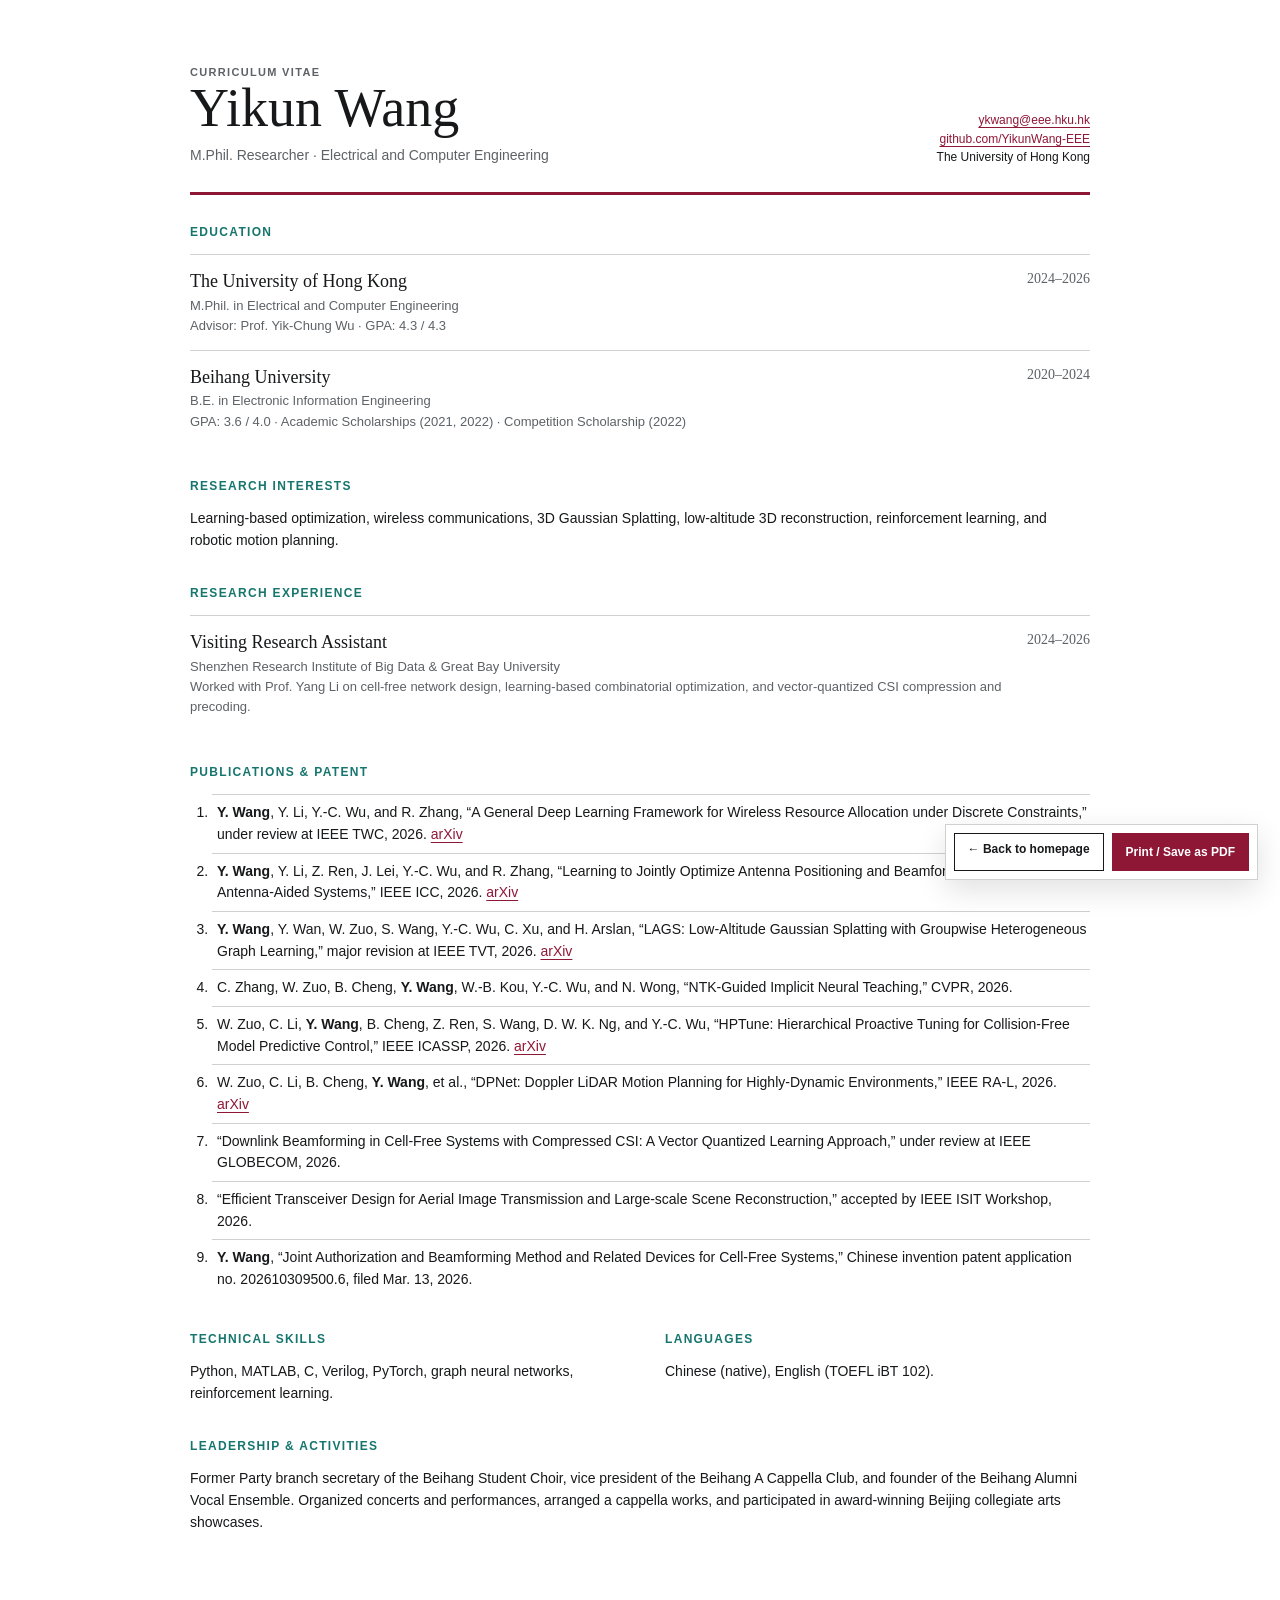
==== cv.html @ f6bcbd68 "Build academic homepage" ====
<!doctype html>
<html lang="en">
<head>
  <meta charset="utf-8">
  <meta name="viewport" content="width=device-width, initial-scale=1">
  <meta name="description" content="Curriculum vitae of Yikun Wang, M.Phil. researcher at The University of Hong Kong.">
  <title>Yikun Wang | Curriculum Vitae</title>
  <link rel="stylesheet" href="cv.css">
</head>
<body>
  <header class="cv-header">
    <div>
      <p class="kicker">Curriculum Vitae</p>
      <h1>Yikun Wang</h1>
      <p>M.Phil. Researcher · Electrical and Computer Engineering</p>
    </div>
    <address>
      <a href="mailto:ykwang@eee.hku.hk">ykwang@eee.hku.hk</a><br>
      <a href="https://github.com/YikunWang-EEE">github.com/YikunWang-EEE</a><br>
      The University of Hong Kong
    </address>
  </header>

  <main>
    <section>
      <h2>Education</h2>
      <article class="entry"><div><h3>The University of Hong Kong</h3><p>M.Phil. in Electrical and Computer Engineering</p><p>Advisor: Prof. Yik-Chung Wu · GPA: 4.3 / 4.3</p></div><time>2024–2026</time></article>
      <article class="entry"><div><h3>Beihang University</h3><p>B.E. in Electronic Information Engineering</p><p>GPA: 3.6 / 4.0 · Academic Scholarships (2021, 2022) · Competition Scholarship (2022)</p></div><time>2020–2024</time></article>
    </section>

    <section>
      <h2>Research Interests</h2>
      <p>Learning-based optimization, wireless communications, 3D Gaussian Splatting, low-altitude 3D reconstruction, reinforcement learning, and robotic motion planning.</p>
    </section>

    <section>
      <h2>Research Experience</h2>
      <article class="entry"><div><h3>Visiting Research Assistant</h3><p>Shenzhen Research Institute of Big Data &amp; Great Bay University</p><p>Worked with Prof. Yang Li on cell-free network design, learning-based combinatorial optimization, and vector-quantized CSI compression and precoding.</p></div><time>2024–2026</time></article>
    </section>

    <section>
      <h2>Publications &amp; Patent</h2>
      <ol class="papers">
        <li><strong>Y. Wang</strong>, Y. Li, Y.-C. Wu, and R. Zhang, “A General Deep Learning Framework for Wireless Resource Allocation under Discrete Constraints,” under review at IEEE TWC, 2026. <a href="https://arxiv.org/abs/2603.19322">arXiv</a></li>
        <li><strong>Y. Wang</strong>, Y. Li, Z. Ren, J. Lei, Y.-C. Wu, and R. Zhang, “Learning to Jointly Optimize Antenna Positioning and Beamforming for Movable Antenna-Aided Systems,” IEEE ICC, 2026. <a href="https://arxiv.org/abs/2603.16449">arXiv</a></li>
        <li><strong>Y. Wang</strong>, Y. Wan, W. Zuo, S. Wang, Y.-C. Wu, C. Xu, and H. Arslan, “LAGS: Low-Altitude Gaussian Splatting with Groupwise Heterogeneous Graph Learning,” major revision at IEEE TVT, 2026. <a href="https://arxiv.org/abs/2604.16910">arXiv</a></li>
        <li>C. Zhang, W. Zuo, B. Cheng, <strong>Y. Wang</strong>, W.-B. Kou, Y.-C. Wu, and N. Wong, “NTK-Guided Implicit Neural Teaching,” CVPR, 2026.</li>
        <li>W. Zuo, C. Li, <strong>Y. Wang</strong>, B. Cheng, Z. Ren, S. Wang, D. W. K. Ng, and Y.-C. Wu, “HPTune: Hierarchical Proactive Tuning for Collision-Free Model Predictive Control,” IEEE ICASSP, 2026. <a href="https://arxiv.org/abs/2601.21346">arXiv</a></li>
        <li>W. Zuo, C. Li, B. Cheng, <strong>Y. Wang</strong>, et al., “DPNet: Doppler LiDAR Motion Planning for Highly-Dynamic Environments,” IEEE RA-L, 2026. <a href="https://arxiv.org/abs/2512.00375">arXiv</a></li>
        <li>“Downlink Beamforming in Cell-Free Systems with Compressed CSI: A Vector Quantized Learning Approach,” under review at IEEE GLOBECOM, 2026.</li>
        <li>“Efficient Transceiver Design for Aerial Image Transmission and Large-scale Scene Reconstruction,” accepted by IEEE ISIT Workshop, 2026.</li>
        <li><strong>Y. Wang</strong>, “Joint Authorization and Beamforming Method and Related Devices for Cell-Free Systems,” Chinese invention patent application no. 202610309500.6, filed Mar. 13, 2026.</li>
      </ol>
    </section>

    <section class="two-column">
      <div><h2>Technical Skills</h2><p>Python, MATLAB, C, Verilog, PyTorch, graph neural networks, reinforcement learning.</p></div>
      <div><h2>Languages</h2><p>Chinese (native), English (TOEFL iBT 102).</p></div>
    </section>

    <section>
      <h2>Leadership &amp; Activities</h2>
      <p>Former Party branch secretary of the Beihang Student Choir, vice president of the Beihang A Cappella Club, and founder of the Beihang Alumni Vocal Ensemble. Organized concerts and performances, arranged a cappella works, and participated in award-winning Beijing collegiate arts showcases.</p>
    </section>
  </main>

  <div class="screen-actions"><a href="index.html#cv">← Back to homepage</a><button type="button" onclick="window.print()">Print / Save as PDF</button></div>
</body>
</html>
---- cv.css ----
:root { --ink:#17181a; --muted:#5d6266; --line:#cfd1ce; --red:#8f1736; --teal:#16766e; }
* { box-sizing: border-box; }
body { width: min(calc(100% - 40px), 900px); margin: 54px auto 100px; color: var(--ink); font-family: Arial, sans-serif; font-size: 14px; line-height: 1.55; letter-spacing: 0; }
a { color: var(--red); text-underline-offset: 3px; }
.cv-header { display:grid; grid-template-columns:1fr auto; gap:40px; align-items:end; padding-bottom:25px; border-bottom:3px solid var(--red); }
.kicker { margin:0 0 4px; color:var(--red); font-size:11px; font-weight:700; letter-spacing:.12em; text-transform:uppercase; }
h1 { margin:0; font-family:Georgia,serif; font-size:54px; font-weight:400; line-height:1; letter-spacing:0; }
.cv-header p { margin:10px 0 0; color:var(--muted); }
address { font-style:normal; font-size:12px; text-align:right; }
section { padding:28px 0 4px; }
h2 { margin:0 0 13px; color:var(--teal); font-size:12px; letter-spacing:.11em; text-transform:uppercase; }
h3 { margin:0; font-family:Georgia,serif; font-size:18px; font-weight:400; }
p { margin:0; }
.entry { display:grid; grid-template-columns:1fr auto; gap:20px; padding:13px 0; border-top:1px solid var(--line); }
.entry p { color:var(--muted); font-size:13px; }
time { color:var(--muted); font-family:Georgia,serif; white-space:nowrap; }
.papers { margin:0; padding:0 0 0 22px; }
.papers li { padding:7px 0 7px 5px; border-top:1px solid var(--line); }
.two-column { display:grid; grid-template-columns:1fr 1fr; gap:50px; }
.screen-actions { position:fixed; right:22px; bottom:20px; display:flex; gap:8px; padding:8px; background:white; border:1px solid var(--line); box-shadow:0 10px 30px rgba(0,0,0,.12); }
.screen-actions a, .screen-actions button { min-height:38px; padding:8px 13px; border:1px solid var(--ink); background:white; color:var(--ink); font:700 12px Arial,sans-serif; text-decoration:none; cursor:pointer; }
.screen-actions button { border-color:var(--red); background:var(--red); color:white; }
@media(max-width:620px){ body{margin-top:30px}.cv-header{grid-template-columns:1fr}.cv-header address{text-align:left}.entry{grid-template-columns:1fr}.two-column{grid-template-columns:1fr;gap:18px}.screen-actions{right:10px;bottom:10px;left:10px;justify-content:center} }
@media print { @page{size:A4;margin:16mm 17mm} body{width:auto;margin:0;font-size:10pt}.cv-header{padding-bottom:14px}h1{font-size:33pt}section{padding-top:14px}.entry{padding:7px 0}.papers li{padding:4px 0 4px 4px}.screen-actions{display:none}a{color:inherit;text-decoration:none} }
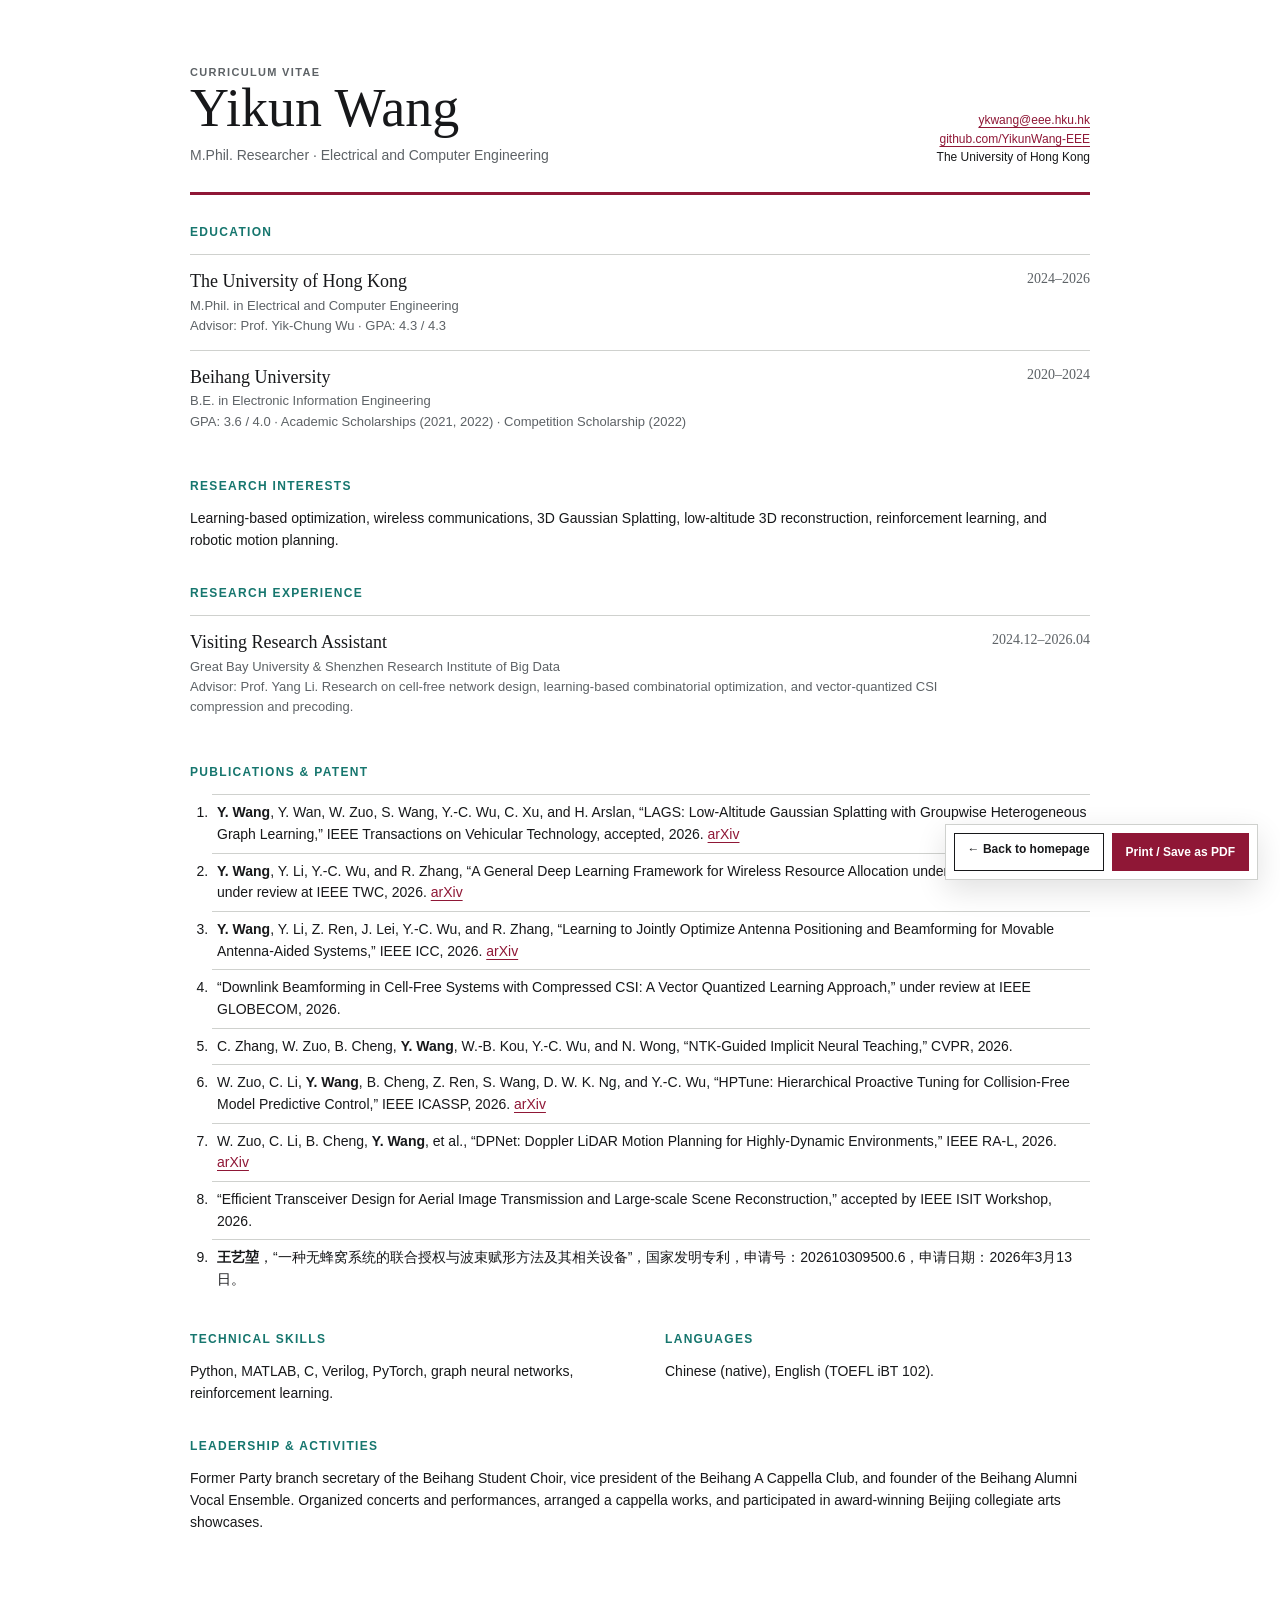
==== commit c86e984d: "Update publications and downloadable CV" ====
--- a/cv.html
+++ b/cv.html
@@ -5,7 +5,8 @@
   <meta name="viewport" content="width=device-width, initial-scale=1">
   <meta name="description" content="Curriculum vitae of Yikun Wang, M.Phil. researcher at The University of Hong Kong.">
   <title>Yikun Wang | Curriculum Vitae</title>
-  <link rel="stylesheet" href="cv.css">
+  <link rel="icon" href="assets/images/yikun-portrait.jpg" type="image/jpeg">
+  <link rel="stylesheet" href="cv.css?v=20260718-4">
 </head>
 <body>
   <header class="cv-header">
@@ -35,21 +36,21 @@
 
     <section>
       <h2>Research Experience</h2>
-      <article class="entry"><div><h3>Visiting Research Assistant</h3><p>Shenzhen Research Institute of Big Data &amp; Great Bay University</p><p>Worked with Prof. Yang Li on cell-free network design, learning-based combinatorial optimization, and vector-quantized CSI compression and precoding.</p></div><time>2024–2026</time></article>
+      <article class="entry"><div><h3>Visiting Research Assistant</h3><p>Great Bay University &amp; Shenzhen Research Institute of Big Data</p><p>Advisor: Prof. Yang Li. Research on cell-free network design, learning-based combinatorial optimization, and vector-quantized CSI compression and precoding.</p></div><time>2024.12–2026.04</time></article>
     </section>
 
-    <section>
+    <section class="publications-section">
       <h2>Publications &amp; Patent</h2>
       <ol class="papers">
+        <li><strong>Y. Wang</strong>, Y. Wan, W. Zuo, S. Wang, Y.-C. Wu, C. Xu, and H. Arslan, “LAGS: Low-Altitude Gaussian Splatting with Groupwise Heterogeneous Graph Learning,” IEEE Transactions on Vehicular Technology, accepted, 2026. <a href="https://arxiv.org/abs/2604.16910">arXiv</a></li>
         <li><strong>Y. Wang</strong>, Y. Li, Y.-C. Wu, and R. Zhang, “A General Deep Learning Framework for Wireless Resource Allocation under Discrete Constraints,” under review at IEEE TWC, 2026. <a href="https://arxiv.org/abs/2603.19322">arXiv</a></li>
         <li><strong>Y. Wang</strong>, Y. Li, Z. Ren, J. Lei, Y.-C. Wu, and R. Zhang, “Learning to Jointly Optimize Antenna Positioning and Beamforming for Movable Antenna-Aided Systems,” IEEE ICC, 2026. <a href="https://arxiv.org/abs/2603.16449">arXiv</a></li>
-        <li><strong>Y. Wang</strong>, Y. Wan, W. Zuo, S. Wang, Y.-C. Wu, C. Xu, and H. Arslan, “LAGS: Low-Altitude Gaussian Splatting with Groupwise Heterogeneous Graph Learning,” major revision at IEEE TVT, 2026. <a href="https://arxiv.org/abs/2604.16910">arXiv</a></li>
+        <li>“Downlink Beamforming in Cell-Free Systems with Compressed CSI: A Vector Quantized Learning Approach,” under review at IEEE GLOBECOM, 2026.</li>
         <li>C. Zhang, W. Zuo, B. Cheng, <strong>Y. Wang</strong>, W.-B. Kou, Y.-C. Wu, and N. Wong, “NTK-Guided Implicit Neural Teaching,” CVPR, 2026.</li>
         <li>W. Zuo, C. Li, <strong>Y. Wang</strong>, B. Cheng, Z. Ren, S. Wang, D. W. K. Ng, and Y.-C. Wu, “HPTune: Hierarchical Proactive Tuning for Collision-Free Model Predictive Control,” IEEE ICASSP, 2026. <a href="https://arxiv.org/abs/2601.21346">arXiv</a></li>
         <li>W. Zuo, C. Li, B. Cheng, <strong>Y. Wang</strong>, et al., “DPNet: Doppler LiDAR Motion Planning for Highly-Dynamic Environments,” IEEE RA-L, 2026. <a href="https://arxiv.org/abs/2512.00375">arXiv</a></li>
-        <li>“Downlink Beamforming in Cell-Free Systems with Compressed CSI: A Vector Quantized Learning Approach,” under review at IEEE GLOBECOM, 2026.</li>
         <li>“Efficient Transceiver Design for Aerial Image Transmission and Large-scale Scene Reconstruction,” accepted by IEEE ISIT Workshop, 2026.</li>
-        <li><strong>Y. Wang</strong>, “Joint Authorization and Beamforming Method and Related Devices for Cell-Free Systems,” Chinese invention patent application no. 202610309500.6, filed Mar. 13, 2026.</li>
+        <li lang="zh-CN"><strong>王艺堃</strong>，“一种无蜂窝系统的联合授权与波束赋形方法及其相关设备”，国家发明专利，申请号：202610309500.6，申请日期：2026年3月13日。</li>
       </ol>
     </section>
 
--- a/cv.css
+++ b/cv.css
@@ -21,4 +21,4 @@
 .screen-actions a, .screen-actions button { min-height:38px; padding:8px 13px; border:1px solid var(--ink); background:white; color:var(--ink); font:700 12px Arial,sans-serif; text-decoration:none; cursor:pointer; }
 .screen-actions button { border-color:var(--red); background:var(--red); color:white; }
 @media(max-width:620px){ body{margin-top:30px}.cv-header{grid-template-columns:1fr}.cv-header address{text-align:left}.entry{grid-template-columns:1fr}.two-column{grid-template-columns:1fr;gap:18px}.screen-actions{right:10px;bottom:10px;left:10px;justify-content:center} }
-@media print { @page{size:A4;margin:16mm 17mm} body{width:auto;margin:0;font-size:10pt}.cv-header{padding-bottom:14px}h1{font-size:33pt}section{padding-top:14px}.entry{padding:7px 0}.papers li{padding:4px 0 4px 4px}.screen-actions{display:none}a{color:inherit;text-decoration:none} }
+@media print { @page{size:A4;margin:16mm 17mm} body{width:auto;margin:0;font-size:10pt}.cv-header{padding-bottom:14px}h1{font-size:33pt}section{padding-top:14px}.publications-section{break-before:page}.entry{padding:7px 0}.papers li{padding:4px 0 4px 4px}.screen-actions{display:none}a{color:inherit;text-decoration:none} }
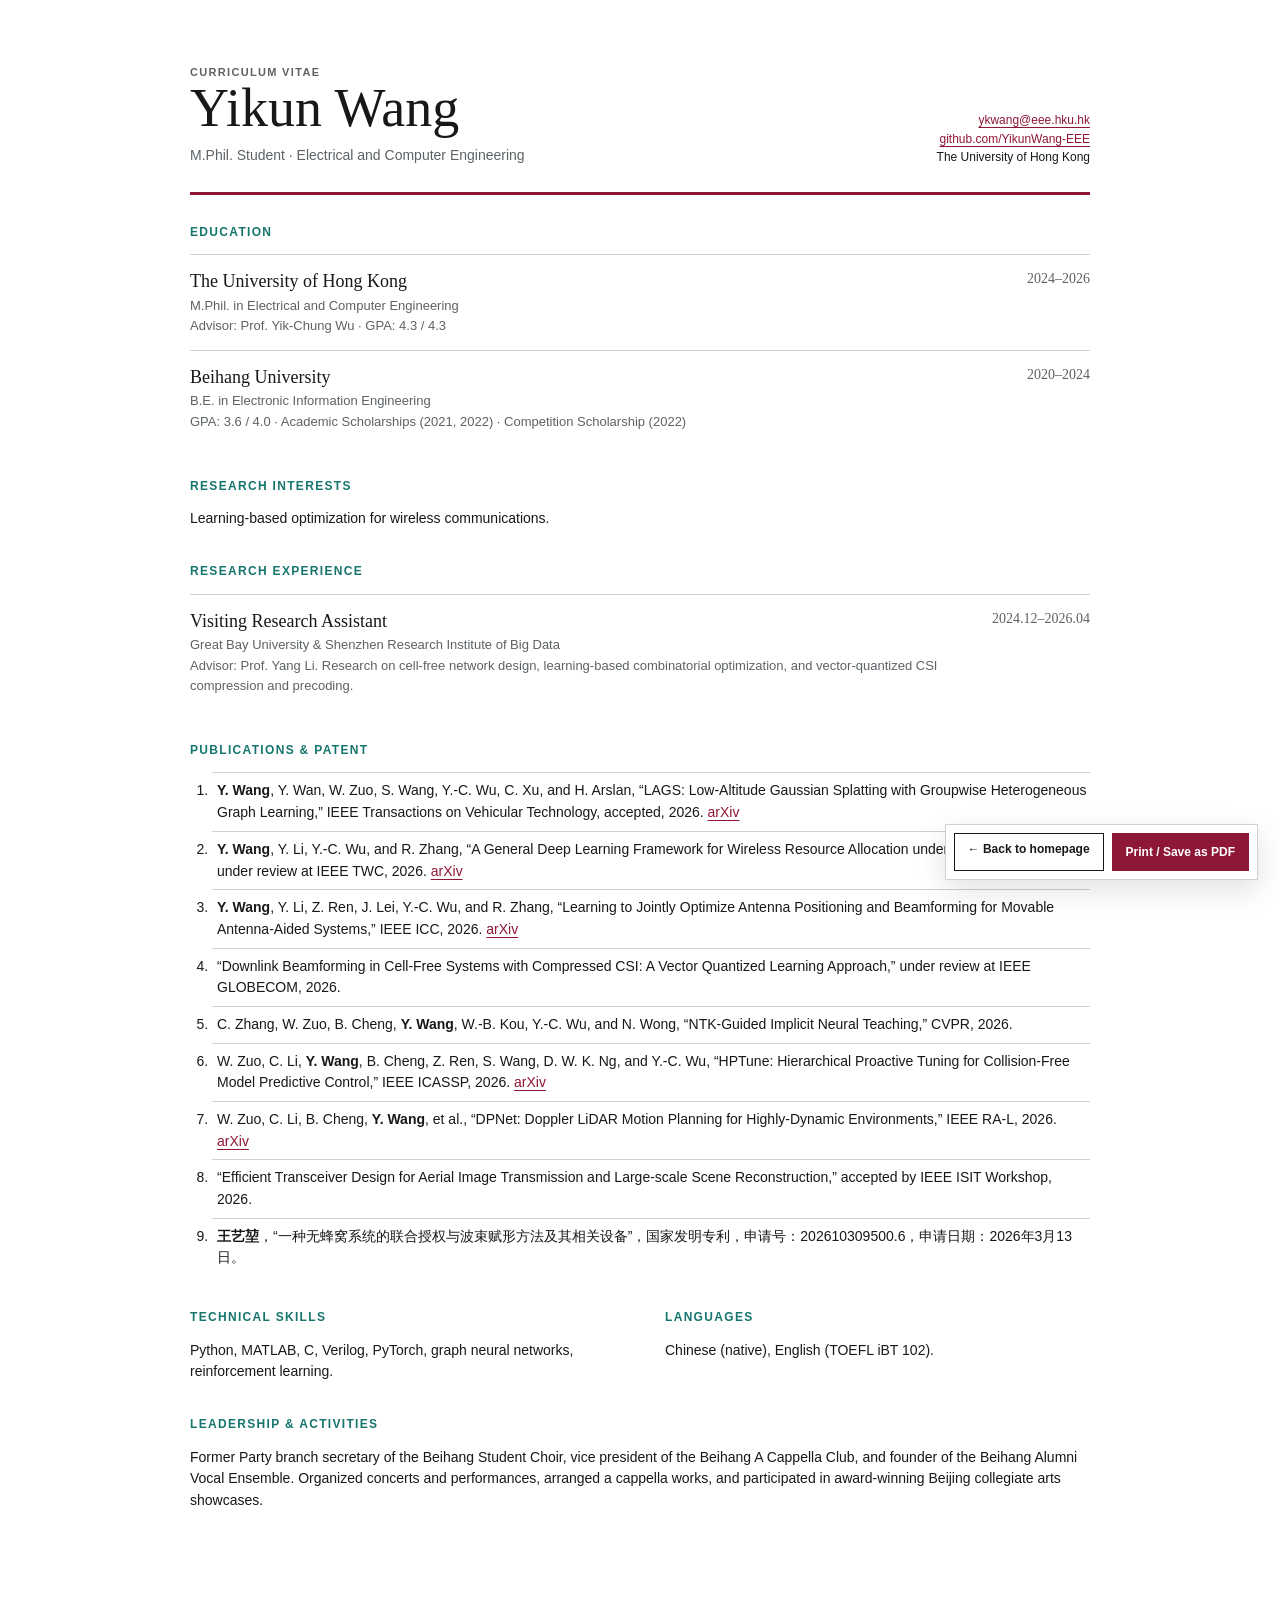
==== commit f4adedcb: "Update student title and focus research interests" ====
--- a/cv.html
+++ b/cv.html
@@ -3,7 +3,7 @@
 <head>
   <meta charset="utf-8">
   <meta name="viewport" content="width=device-width, initial-scale=1">
-  <meta name="description" content="Curriculum vitae of Yikun Wang, M.Phil. researcher at The University of Hong Kong.">
+  <meta name="description" content="Curriculum vitae of Yikun Wang, M.Phil. student at The University of Hong Kong.">
   <title>Yikun Wang | Curriculum Vitae</title>
   <link rel="icon" href="assets/images/yikun-portrait.jpg" type="image/jpeg">
   <link rel="stylesheet" href="cv.css?v=20260718-4">
@@ -13,7 +13,7 @@
     <div>
       <p class="kicker">Curriculum Vitae</p>
       <h1>Yikun Wang</h1>
-      <p>M.Phil. Researcher · Electrical and Computer Engineering</p>
+      <p>M.Phil. Student · Electrical and Computer Engineering</p>
     </div>
     <address>
       <a href="mailto:ykwang@eee.hku.hk">ykwang@eee.hku.hk</a><br>
@@ -31,7 +31,7 @@
 
     <section>
       <h2>Research Interests</h2>
-      <p>Learning-based optimization, wireless communications, 3D Gaussian Splatting, low-altitude 3D reconstruction, reinforcement learning, and robotic motion planning.</p>
+      <p>Learning-based optimization for wireless communications.</p>
     </section>
 
     <section>
